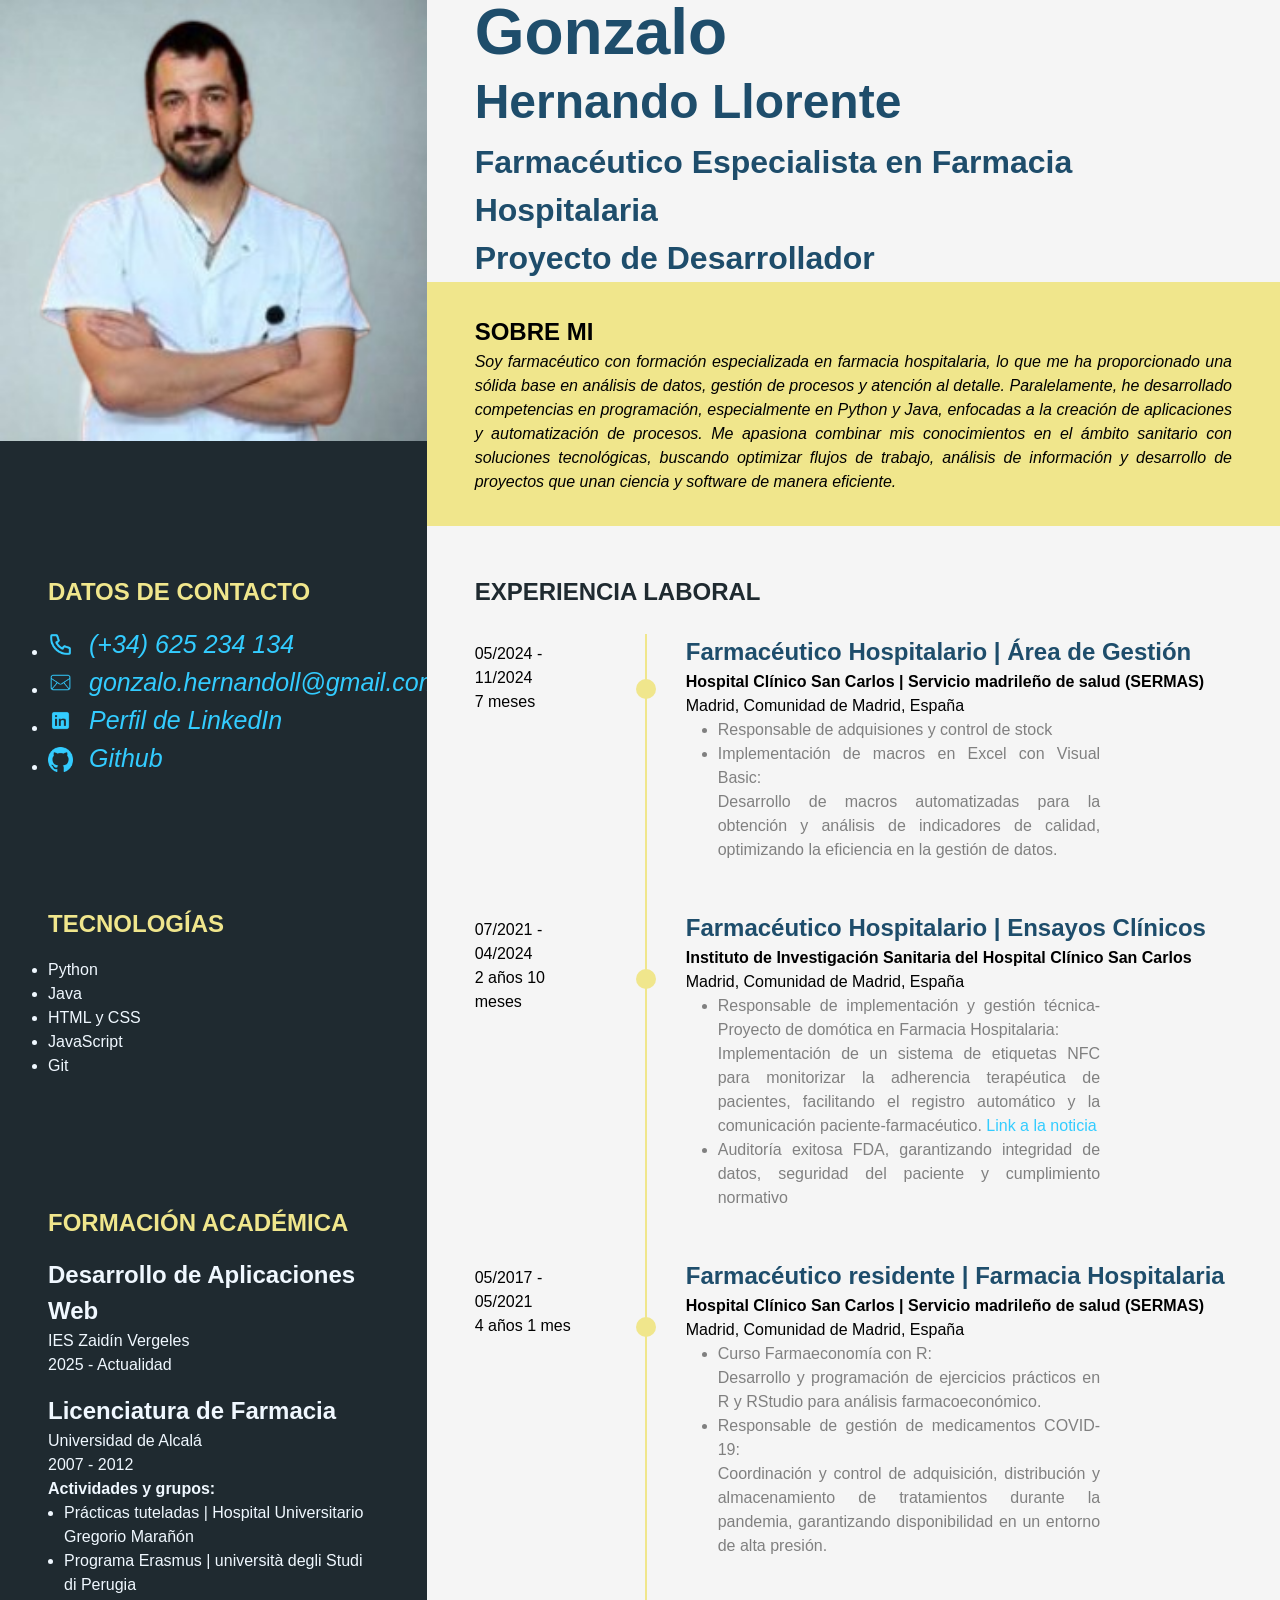
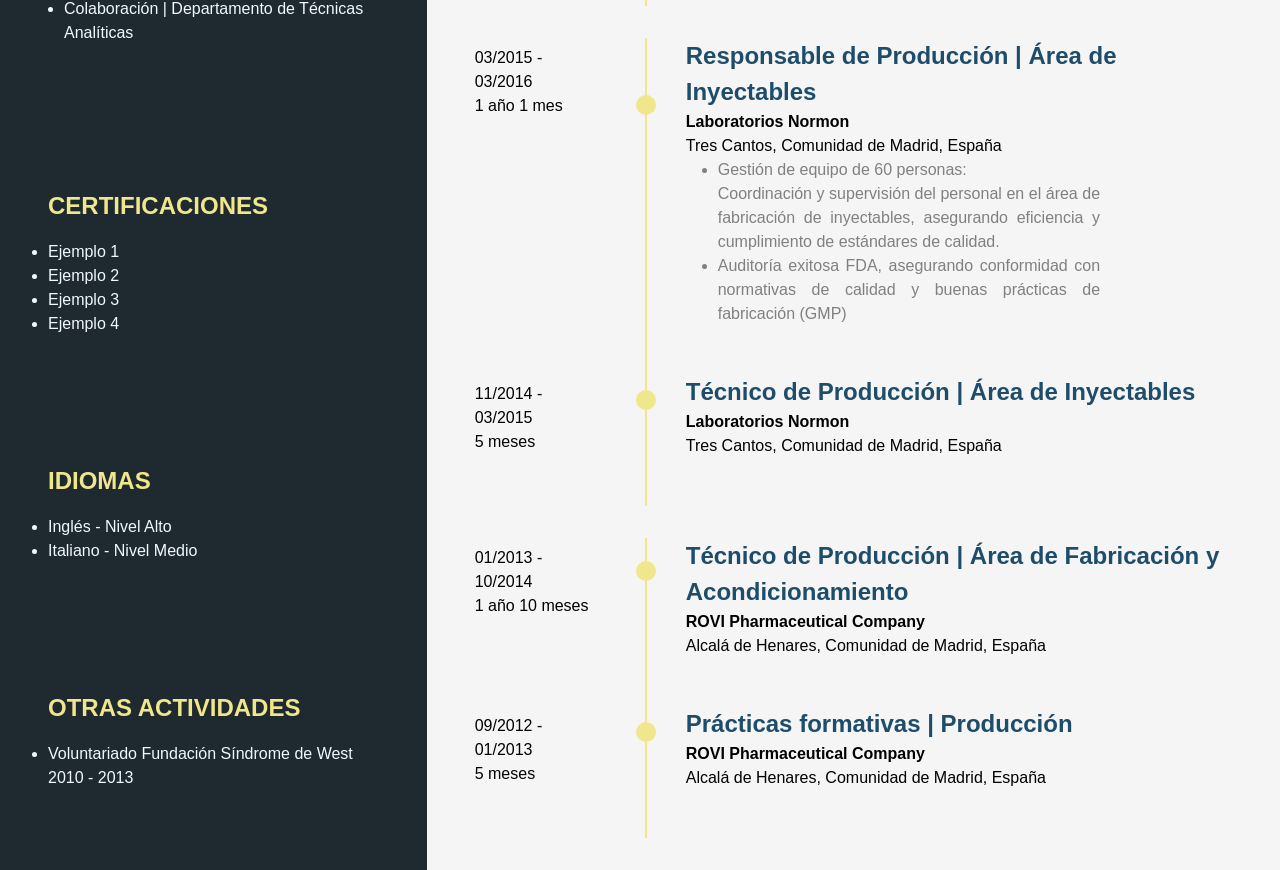
==== tarea1-curriculum-vitae/Index.html @ c64520cd "Add files via upload" ====
<!DOCTYPE html>
<html lang="es" xml:lang="es">
  <!-- Definir la internalización a España -->
  <head>
    <meta charset="UTF-8" />
    <meta
      name="keywords"
      content="curriculum,desarrollador,dev,gonzalo,hernando"
    />
    <meta name="author" content="GonzaloHernando" />
    <meta name="viewport" content="width=device-width, initial-scale=1.0" />
    <title>CV GONZALO HERNANDO</title>
    <!-- Definir título de la web -->
    <link rel="stylesheet" href="estilos.css" />
  </head>
  <body>
    <!-- Abrimos la etiqueta body para la mayor parte del contenido -->
    <header>
      <div id="contenedor-superior">
        <!-- titulo con mayor enfasis -->
        <div class="columna izquierda superior">
          <img
            class="foto-perfil"
            src="imagenes/Foto_Perfil_CV.png"
            alt="Foto Gonzalo Hernando"
          />
          <!-- etiqueta para imagenes, con atributos para su tamaño -->
        </div>

        <!--======CABECERA========-->

        <section id="cabecera">
          <h1 id="nombre-completo">
            <div id="nombre">Gonzalo</div>
            <div id="apellidos">Hernando Llorente</div>
          </h1>
          <h2 id="trabajo">
            <strong>Farmacéutico Especialista en Farmacia Hospitalaria</strong>
            <br />
            <!-- Definir enfasis (mayor a <em>-->
            <strong>Proyecto de Desarrollador</strong>
          </h2>
        </section>

        <!--======SOBRE MI=======-->

        <section id="sobreMi">
          <h2>SOBRE MI</h2>
          <p>
            Soy farmacéutico con formación especializada en farmacia
            hospitalaria, lo que me ha proporcionado una sólida base en análisis
            de datos, gestión de procesos y atención al detalle. Paralelamente,
            he desarrollado competencias en programación, especialmente en
            Python y Java, enfocadas a la creación de aplicaciones y
            automatización de procesos. Me apasiona combinar mis conocimientos
            en el ámbito sanitario con soluciones tecnológicas, buscando
            optimizar flujos de trabajo, análisis de información y desarrollo de
            proyectos que unan ciencia y software de manera eficiente.
          </p>
        </section>
      </div>
    </header>

    <!--======CONTENEDOR INFERIOR=======-->

    <div id="contenedor-inferior">
      <!--COLUMNA IZQUIERDA INFERIOR-->

      <div class="columna izquierda inferior">
        <!--======CONTACTO (BLOQUE)======-->

        <address class="bloque">
          <!-- Matizar que es inforamción de contacto -->
          <h2 class="titulo-izquierda">DATOS DE CONTACTO</h2>
          <ul>
            <!-- Definir lista desordenada -->
            <li>
              <!-- Definir item de lista -->
              <span class="contacto-item">
                <img
                  src="icon/phone-icon-blue.png"
                  alt="Icono telefono"
                  width="25"
                  height="25"
                />
                <a
                  href="tel:+34625234134"
                  title="Contacta por teléfono conmigo"
                  class="link"
                  >(+34) 625 234 134
                  <!-- href="tel:": para abrir la app de llamadas si dispositivo movil // tittle: Crea ayuda contextual al pasar el ratón -->
                </a>
              </span>
            </li>

            <li>
              <span class="contacto-item">
                <img
                  src="icon/mail-icon-blue.png"
                  alt="Icono email"
                  width="25"
                  height="25"
                />
                <a
                  href="mailto:gonzalo.hernandoll@gmail.com"
                  title="Contacta conmigo"
                  class="link"
                >
                  gonzalo.hernandoll@gmail.com
                </a>
                <!-- href="mailto:": para abrir el servicio de correo del usuario" -->
              </span>
            </li>

            <li>
              <span class="contacto-item">
                <img
                  src="icon/linkedin-icon-blue.png"
                  alt="icono linkedin"
                  width="25"
                  height="25"
                />
                <a
                  href="https://www.linkedin.com/in/ghernandollorente/"
                  title="Ir a mi perfil de Linkedin"
                  class="link"
                  target="_blank"
                >
                  Perfil de LinkedIn
                </a>
              </span>
            </li>

            <li>
              <span class="contacto-item">
                <img
                  src="icon/github-icon-blue.png"
                  alt="icono github"
                  width="25"
                  height="25"
                />
                <a
                  href="https://github.com/gon-hernando"
                  title="Ir a mi perfil de GitHub"
                  class="link"
                  target="_blank"
                >
                  Github
                </a>
              </span>
            </li>
          </ul>
        </address>

        <!--======TECNOLOGÍAS (BLOQUE)======-->

        <section class="bloque" id="tecnologías">
          <h2 class="titulo-izquierda">TECNOLOGÍAS</h2>
          <ul>
            <li>Python</li>
            <li>Java</li>
            <li>HTML y CSS</li>
            <li>JavaScript</li>
            <li>Git</li>
          </ul>
        </section>

        <!--======FORMACIÓN (BLOQUE)======-->

        <section class="bloque" id="formacion_academica">
          <h2 class="titulo-izquierda">FORMACIÓN ACADÉMICA</h2>

          <article class="estudios">
            <h3 class="estudios-titulo">Desarrollo de Aplicaciones Web</h3>
            <p>IES Zaidín Vergeles</p>
            <p>
              <time datetime="2025">2025</time> -
              <time datetime="present">Actualidad</time>
            </p>
          </article>

          <article class="estudios">
            <h3 class="estudios-titulo">Licenciatura de Farmacia</h3>
            <p>Universidad de Alcalá</p>
            <p>
              <time datetime="2007">2007</time> -
              <time datetime="2012">2012</time>
            </p>

            <h4>Actividades y grupos:</h4>
            <ul class="sublista">
              <li>
                Prácticas tuteladas | Hospital Universitario Gregorio Marañón
              </li>
              <li>Programa Erasmus | università degli Studi di Perugia</li>
              <li>Colaboración | Departamento de Técnicas Analíticas</li>
            </ul>
          </article>
        </section>

        <!--======CERTIFICACIÓN (BLOQUE)======-->

        <section class="bloque" id="certificacion">
          <h2 class="titulo-izquierda">CERTIFICACIONES</h2>
          <ul>
            <li>Ejemplo 1</li>
            <li>Ejemplo 2</li>
            <li>Ejemplo 3</li>
            <li>Ejemplo 4</li>
          </ul>
        </section>

        <!--======IDIOMAS (BLOQUE)======-->

        <section class="bloque" id="idiomas">
          <h2 class="titulo-izquierda">IDIOMAS</h2>
          <ul>
            <li>Inglés - Nivel Alto</li>
            <li>Italiano - Nivel Medio</li>
          </ul>
        </section>

        <section class="bloque" id="actividades">
          <h2 class="titulo-izquierda">OTRAS ACTIVIDADES</h2>
          <ul>
            <li>
              Voluntariado Fundación Síndrome de West <br />
              2010 - 2013
            </li>
          </ul>
        </section>
      </div>

      <!--======COLUMNA DERECHA INFERIOR======-->

      <div class="columna derecha inferior">
        <!--======EXPERIENCIA======-->

        <section id="experiencia_laboral">
          <!-- Definir secciones dentro de body, con atributo identificativo -->
          <h2 class="titulo-derecha">EXPERIENCIA LABORAL</h2>
          <br />

          <article class="bloque" id="sermas">
            <div class="puesto-intervalo">
              <div id="puesto7" class="puesto">
                <h3 class="puesto-titulo">
                  Farmacéutico Hospitalario | Área de Gestión
                </h3>
                <p class="empresa">
                  <b>
                    Hospital Clínico San Carlos | Servicio madrileño de salud
                    (SERMAS)
                  </b>
                </p>
                <p>Madrid, Comunidad de Madrid, España</p>
                <ul class="logros">
                  <li>Responsable de adquisiones y control de stock</li>
                  <li>
                    Implementación de macros en Excel con Visual Basic: <br />
                    Desarrollo de macros automatizadas para la obtención y
                    análisis de indicadores de calidad, optimizando la
                    eficiencia en la gestión de datos.
                  </li>
                </ul>
              </div>

              <p id="intervalo7" class="intervalo">
                <time datetime="2024-05">05/2024</time> -
                <!-- Resaltamos que el contenido es una fecha -->
                <time datetime="2024-11">11/2024</time>
                <br />7 meses
              </p>
            </div>

            <div class="puesto-intervalo">
              <div id="puesto6" class="puesto">
                <h3 class="puesto-titulo">
                  Farmacéutico Hospitalario | Ensayos Clínicos
                </h3>
                <p class="empresa">
                  <b>
                    Instituto de Investigación Sanitaria del Hospital Clínico
                    San Carlos
                  </b>
                </p>
                <p>Madrid, Comunidad de Madrid, España</p>
                <ul class="logros">
                  <li>
                    Responsable de implementación y gestión técnica-Proyecto de
                    domótica en Farmacia Hospitalaria: <br />Implementación de
                    un sistema de etiquetas NFC para monitorizar la adherencia
                    terapéutica de pacientes, facilitando el registro automático
                    y la comunicación paciente‑farmacéutico.
                    <a
                      class="link-pequeño"
                      href="https://diariofarma.com/2023/05/22/la-farmacia-hospitalaria-se-adentra-en-la-domotica"
                      title="Ir a la noticia"
                      target="_blank"
                      >Link a la noticia</a
                    >
                  </li>
                  <li>
                    Auditoría exitosa FDA, garantizando integridad de datos,
                    seguridad del paciente y cumplimiento normativo
                  </li>
                </ul>
              </div>

              <p id="intervalo6" class="intervalo">
                <time datetime="2021-07">07/2021</time> -
                <time datetime="2024-04">04/2024</time>
                <br />2 años 10 meses
              </p>
            </div>

            <div class="puesto-intervalo">
              <div id="puesto5" class="puesto">
                <h3 class="puesto-titulo">
                  Farmacéutico residente | Farmacia Hospitalaria
                </h3>
                <p class="empresa">
                  <b>
                    Hospital Clínico San Carlos | Servicio madrileño de salud
                    (SERMAS)
                  </b>
                </p>
                <p>Madrid, Comunidad de Madrid, España</p>
                <ul class="logros">
                  <li>
                    Curso Farmaeconomía con R: <br />Desarrollo y programación
                    de ejercicios prácticos en R y RStudio para análisis
                    farmacoeconómico.
                  </li>
                  <li>
                    Responsable de gestión de medicamentos COVID-19: <br />
                    Coordinación y control de adquisición, distribución y
                    almacenamiento de tratamientos durante la pandemia,
                    garantizando disponibilidad en un entorno de alta presión.
                  </li>
                </ul>
              </div>

              <p id="intervalo5" class="intervalo">
                <time datetime="2017-05">05/2017</time> -
                <time datetime="2021-05">05/2021</time>
                <br />4 años 1 mes
              </p>
            </div>
          </article>

          <article class="bloque" id="normon">
            <div class="puesto-intervalo">
              <div id="puesto4" class="puesto">
                <h3 class="puesto-titulo">
                  Responsable de Producción | Área de Inyectables
                </h3>
                <p class="empresa">
                  <b> Laboratorios Normon </b>
                </p>
                <p>Tres Cantos, Comunidad de Madrid, España</p>
                <ul class="logros">
                  <li>
                    Gestión de equipo de 60 personas: <br />
                    Coordinación y supervisión del personal en el área de
                    fabricación de inyectables, asegurando eficiencia y
                    cumplimiento de estándares de calidad.
                  </li>
                  <li>
                    Auditoría exitosa FDA, asegurando conformidad con normativas
                    de calidad y buenas prácticas de fabricación (GMP)
                  </li>
                </ul>
              </div>

              <p id="intervalo4" class="intervalo">
                <time datetime="2015-03">03/2015</time> -
                <time datetime="2016-03">03/2016</time>
                <br />1 año 1 mes
              </p>
            </div>

            <div class="puesto-intervalo">
              <div id="puesto3" class="puesto">
                <h3 class="puesto-titulo">
                  Técnico de Producción | Área de Inyectables
                </h3>
                <p>
                  <b class="empresa">Laboratorios Normon</b>
                </p>
                <p>Tres Cantos, Comunidad de Madrid, España</p>
              </div>

              <p id="intervalo3" class="intervalo">
                <time datetime="2014-11">11/2014</time> -
                <time datetime="2015-03">03/2015</time>
                <br />5 meses
              </p>
            </div>
          </article>

          <article class="bloque" id="rovi">
            <div class="puesto-intervalo">
              <div id="puesto2" class="puesto">
                <h3 class="puesto-titulo">
                  Técnico de Producción | Área de Fabricación y
                  Acondicionamiento
                </h3>
                <p>
                  <b class="empresa">ROVI Pharmaceutical Company</b>
                </p>
                <p>Alcalá de Henares, Comunidad de Madrid, España</p>
              </div>

              <p id="intervalo2" class="intervalo">
                <time datetime="2013-01">01/2013</time> -
                <time datetime="2014-10">10/2014</time>
                <br />1 año 10 meses
              </p>
            </div>

            <div class="puesto-intervalo">
              <div id="puesto1" class="puesto">
                <h3 class="puesto-titulo">Prácticas formativas | Producción</h3>
                <p>
                  <b class="empresa">ROVI Pharmaceutical Company</b>
                </p>
                <p>Alcalá de Henares, Comunidad de Madrid, España</p>
              </div>

              <p id="intervalo1" class="intervalo">
                <time datetime="2012-09">09/2012</time> -
                <time datetime="2013-01">01/2013</time>
                <br />5 meses
              </p>
            </div>
          </article>
        </section>
      </div>
    </div>
  </body>
</html>
---- tarea1-curriculum-vitae/estilos.css ----
/*=========BASE=========*/
* {
  margin: 0;
  padding: 0;
  box-sizing: border-box;
}

/*=========GENERAL=========*/

body {
  font-family: "Roboto", "Open Sans", sans-serif; /* color tipografía */
  background-color: whitesmoke; /* color fondo */
  color: black; /* color tipografía */
  line-height: 1.5;
}

.columna {
  overflow: hidden; /*para evitar desbordamiento*/
}

/*=========DISPOSICIÓN CONTENEDOR SUPERIOR=========*/

#contenedor-superior {
  display: grid; /* disposicion en cuadricula */
  grid-template-columns: 1fr 2fr; /* disposicion de anchura de la cuadricula */
  grid-template-rows: 2fr minmax(1fr, 2fr); /* disposicion de altura minmax para acotar la seccion sobreMi*/
}

.columna.izquierda.superior {
  grid-row-start: 1; /* posicion de la foto en la cuadricula grid */
  grid-row-end: 3;
}

img.foto-perfil {
  width: 100%;
  height: auto;
  display: block; /* ocupa todo el ancho disponible */
}

#cabecera {
  grid-row-start: 1; /* Disposicion en la cuadricula (inicio) */
  grid-row-end: 2; /* Disposicion en la cuadricula (final) */
  padding: 0rem 3rem; /* Espacio alrededor del texto */
  align-content: center; /* centra verticalmente el contenido */
}

/*=========DISPOSICIÓN CONTENEDOR INFERIOR=========*/

#contenedor-inferior {
  display: grid;
  grid-template-columns: 1fr 2fr;
  align-items: stretch; /* estira el contenido para llenar el contenedor */
}

.columna.izquierda.inferior {
  padding: 3rem;
  display: flex;
  flex-direction: column; /*Direccion de flex */
  justify-content: space-between; /*Distribuye los elementos hijos en el eje vertical */
}

.contacto-item {
  display: inline-flex;
  align-items: center;
  gap: 1rem;
}

.columna.derecha.inferior {
  padding-top: 3rem;
  padding-left: 3rem;
}

.bloque {
  padding-bottom: 2rem;
}

.estudios {
  padding-bottom: 1rem;
}

.sublista {
  margin-left: 1rem;
}

.puesto-intervalo {
  display: flex;
  flex-direction: row-reverse; /*Coloca primero intervalo y despues puesto */
  gap: 5%; /*Separacion entre los elementos que forman flex*/
  align-items: flex-start; /*alinea los elementos hijos perpendicular al eje de flex (parte superior en este caso*/
}

.puesto {
  text-align: left;
  flex: 1;
  padding: 0rem 3rem 3rem 0rem;
  position: relative; /*para posicionar posteriormente el timeline */
  padding-left: 50px;
}

.intervalo {
  width: 15%;
  padding-top: 0.5rem;
  margin-right: auto; /*para alineaarlo con la derecha*/
}

.logros {
  margin-left: 2rem;
  color: grey;
  width: 70%;
  text-align: justify;
}

.link-pequeño {
  color: #33ccff;
  text-decoration: none;
}

.link-pequeño:hover {
  color: #1e4d6b;
  text-decoration: underline;
}

/*====== Los puntos del Timeline====== */

.puesto::before {
  content: "";
  position: absolute;
  left: 0;
  top: 20%;
  transform: translateY(-50%);
  width: 20px;
  height: 20px;
  background-color: khaki;
  border-radius: 50%;
}

/* ======La línea vertical ======*/

.puesto::after {
  content: "";
  position: absolute;
  left: 9px; /* centramos respecto al círculo (20px / 2 - 1px) */
  top: 0;
  bottom: 0;
  width: 2px;
  background-color: khaki;
  z-index: 1;
}

/*=========TIPOGRAFÍA CABECERA=========*/

#nombre-completo {
  display: flex; /* Coloca los elementos en fila */
  flex-direction: column; /* ordena en dirección vertical */
  gap: 0.1rem; /* Espacio entre los elementos hijos que componen flex */
}

#nombre {
  font-size: 4rem;
  line-height: 1;
  color: #1e4d6b;
}

#apellidos {
  font-size: 3rem;
  color: #1e4d6b;
}

#trabajo {
  font-size: 2rem;
  font-weight: lighter;
  color: #1e4d6b;
}

#sobreMi {
  background-color: #f0e68c;
  font-size: clamp(1rem, 1vw, 2rem);
  padding: 2rem 3rem 2rem 3rem;
  text-align: justify;
  display: grid;
  grid-row-start: 2;
  grid-row-end: 3;
  align-content: center;
}

#sobreMi p {
  font-style: italic;
}

/*=========TIPOGRAFÍA IZQUIERDA=========*/

.titulo-izquierda {
  color: khaki;
  font-weight: bold;
  font-style: normal;
  margin-bottom: 1rem;
}

.link {
  color: #33ccff;
  text-decoration: none;
  font-size: 25px;
}

.link:hover {
  color: #1e4d6b;
  text-decoration: underline;
}

.izquierda {
  background-color: #1f2a30;
  color: aliceblue;
}

.estudios-titulo {
  font-size: 1.5rem;
}

/*=========TIPOGRAFÍA DERECHA=========*/

.puesto-titulo {
  color: #1e4d6b;
  font-size: 1.5rem;
}

.titulo-derecha {
  color: #1f2a30;
  font-weight: bold;
  font-style: normal;
}
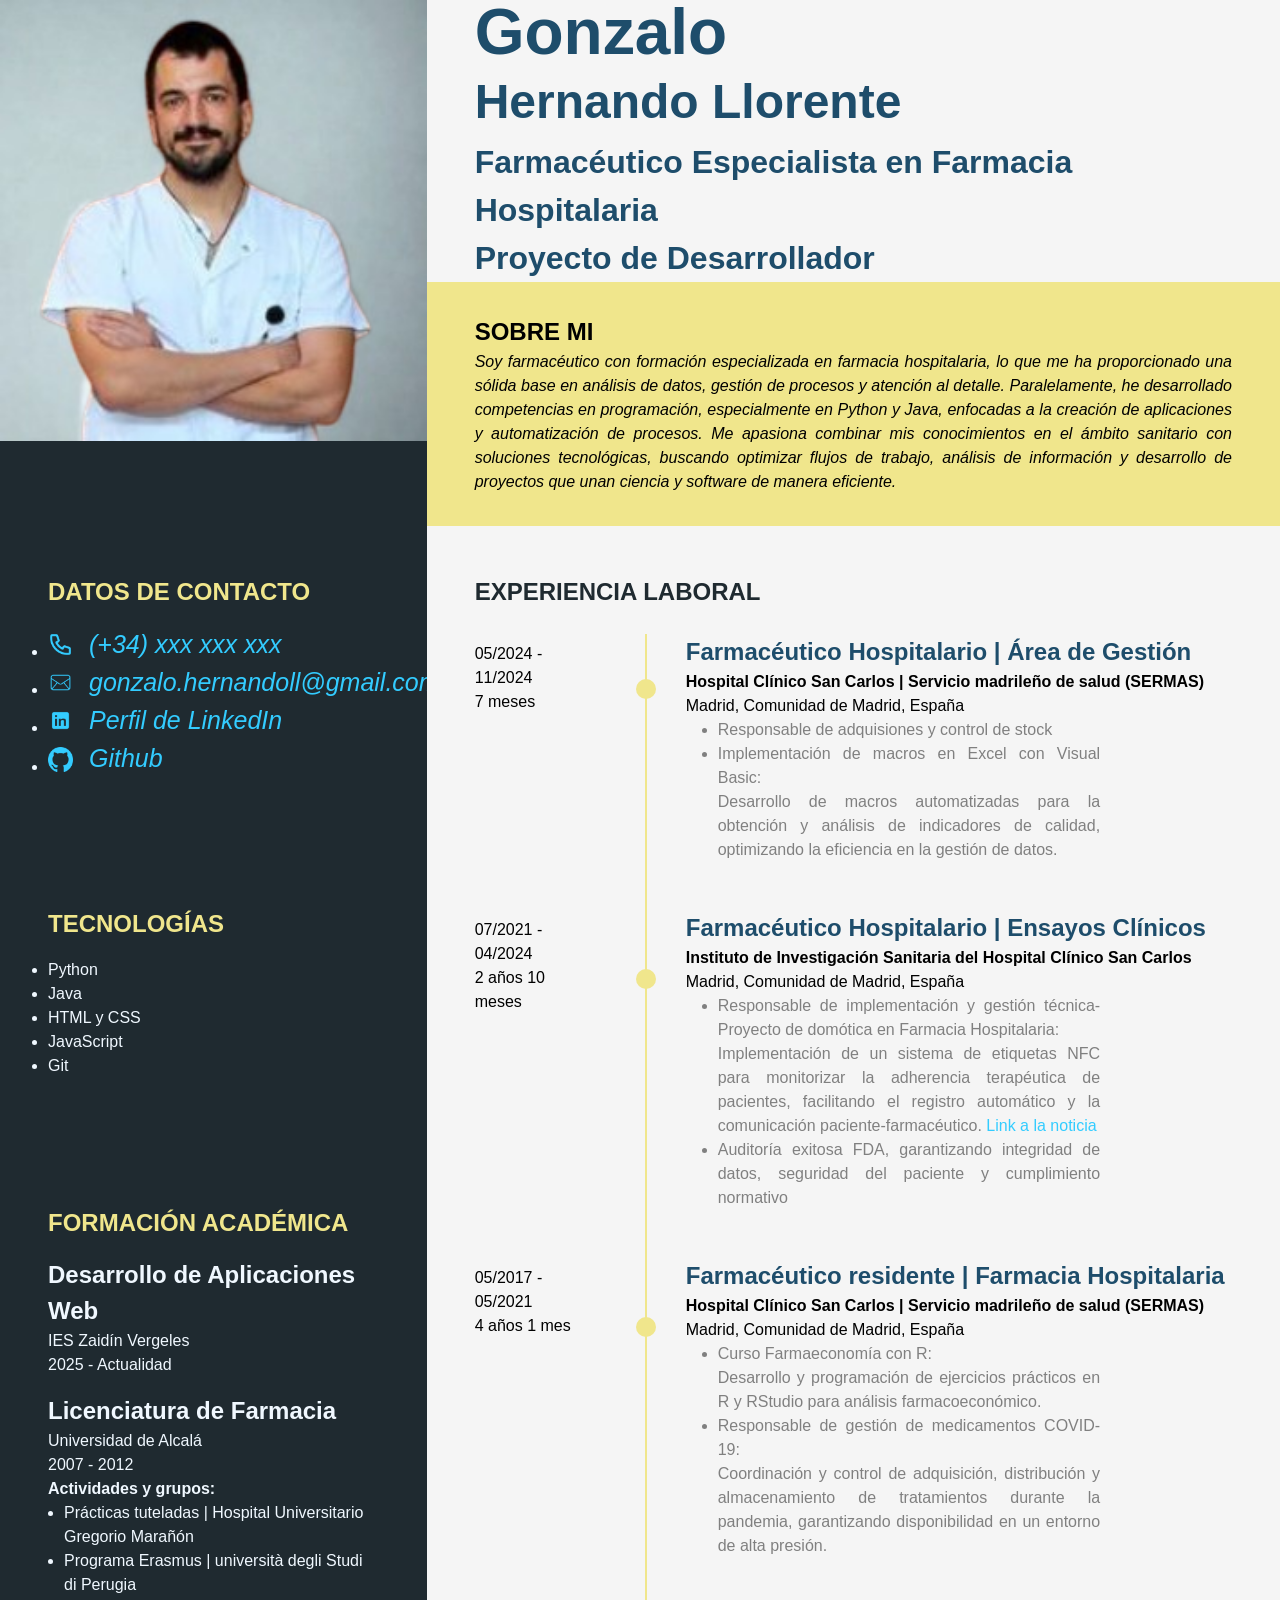
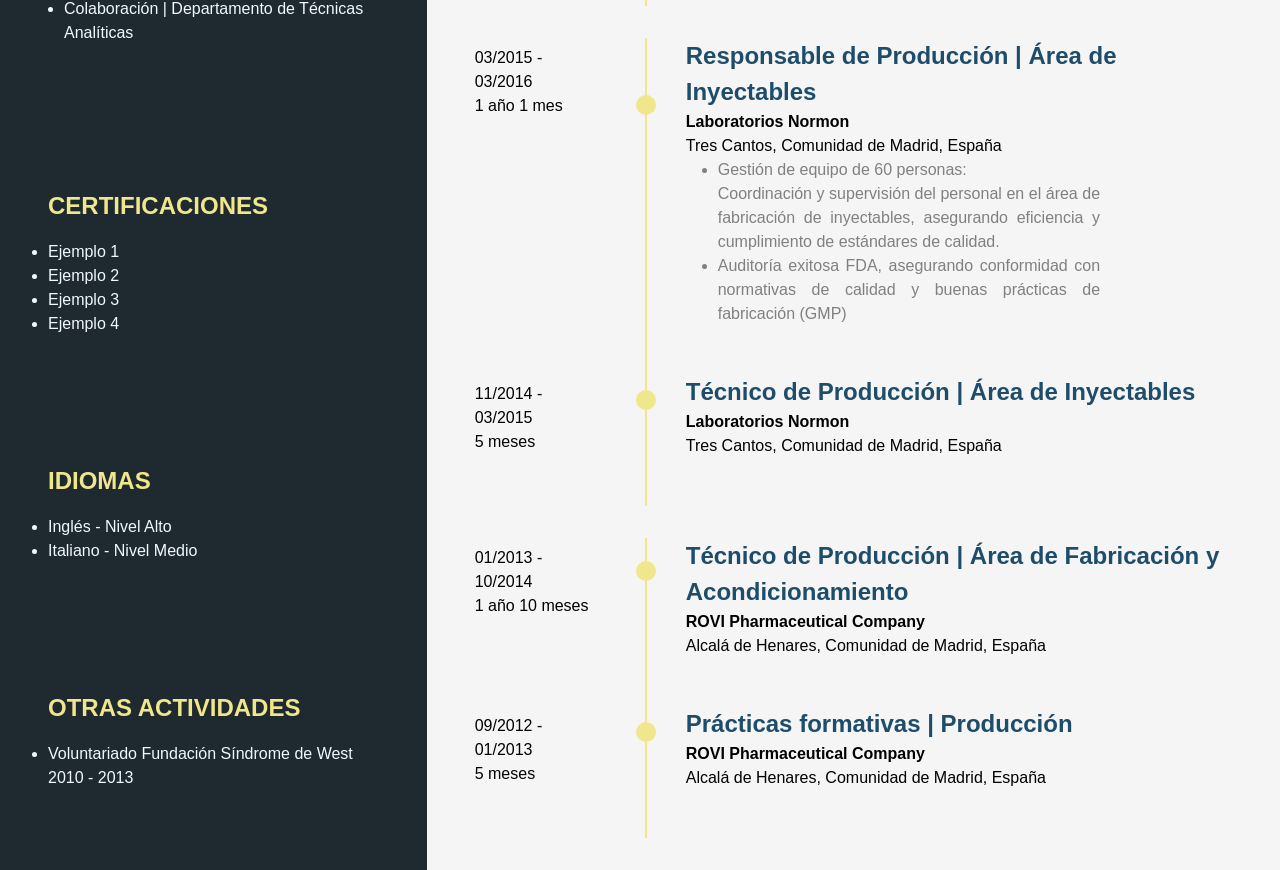
==== commit 2fd50994: "Fix HTML encoding issues in Index.html" ====
--- a/tarea1-curriculum-vitae/Index.html
+++ b/tarea1-curriculum-vitae/Index.html
@@ -84,10 +84,10 @@
                   height="25"
                 />
                 <a
-                  href="tel:+34625234134"
+                  href="tel:+34xxxxxxxxx"
                   title="Contacta por teléfono conmigo"
                   class="link"
-                  >(+34) 625 234 134
+                  >(+34) xxx xxx xxx
                   <!-- href="tel:": para abrir la app de llamadas si dispositivo movil // tittle: Crea ayuda contextual al pasar el ratón -->
                 </a>
               </span>
@@ -440,3 +440,4 @@
     </div>
   </body>
 </html>
+
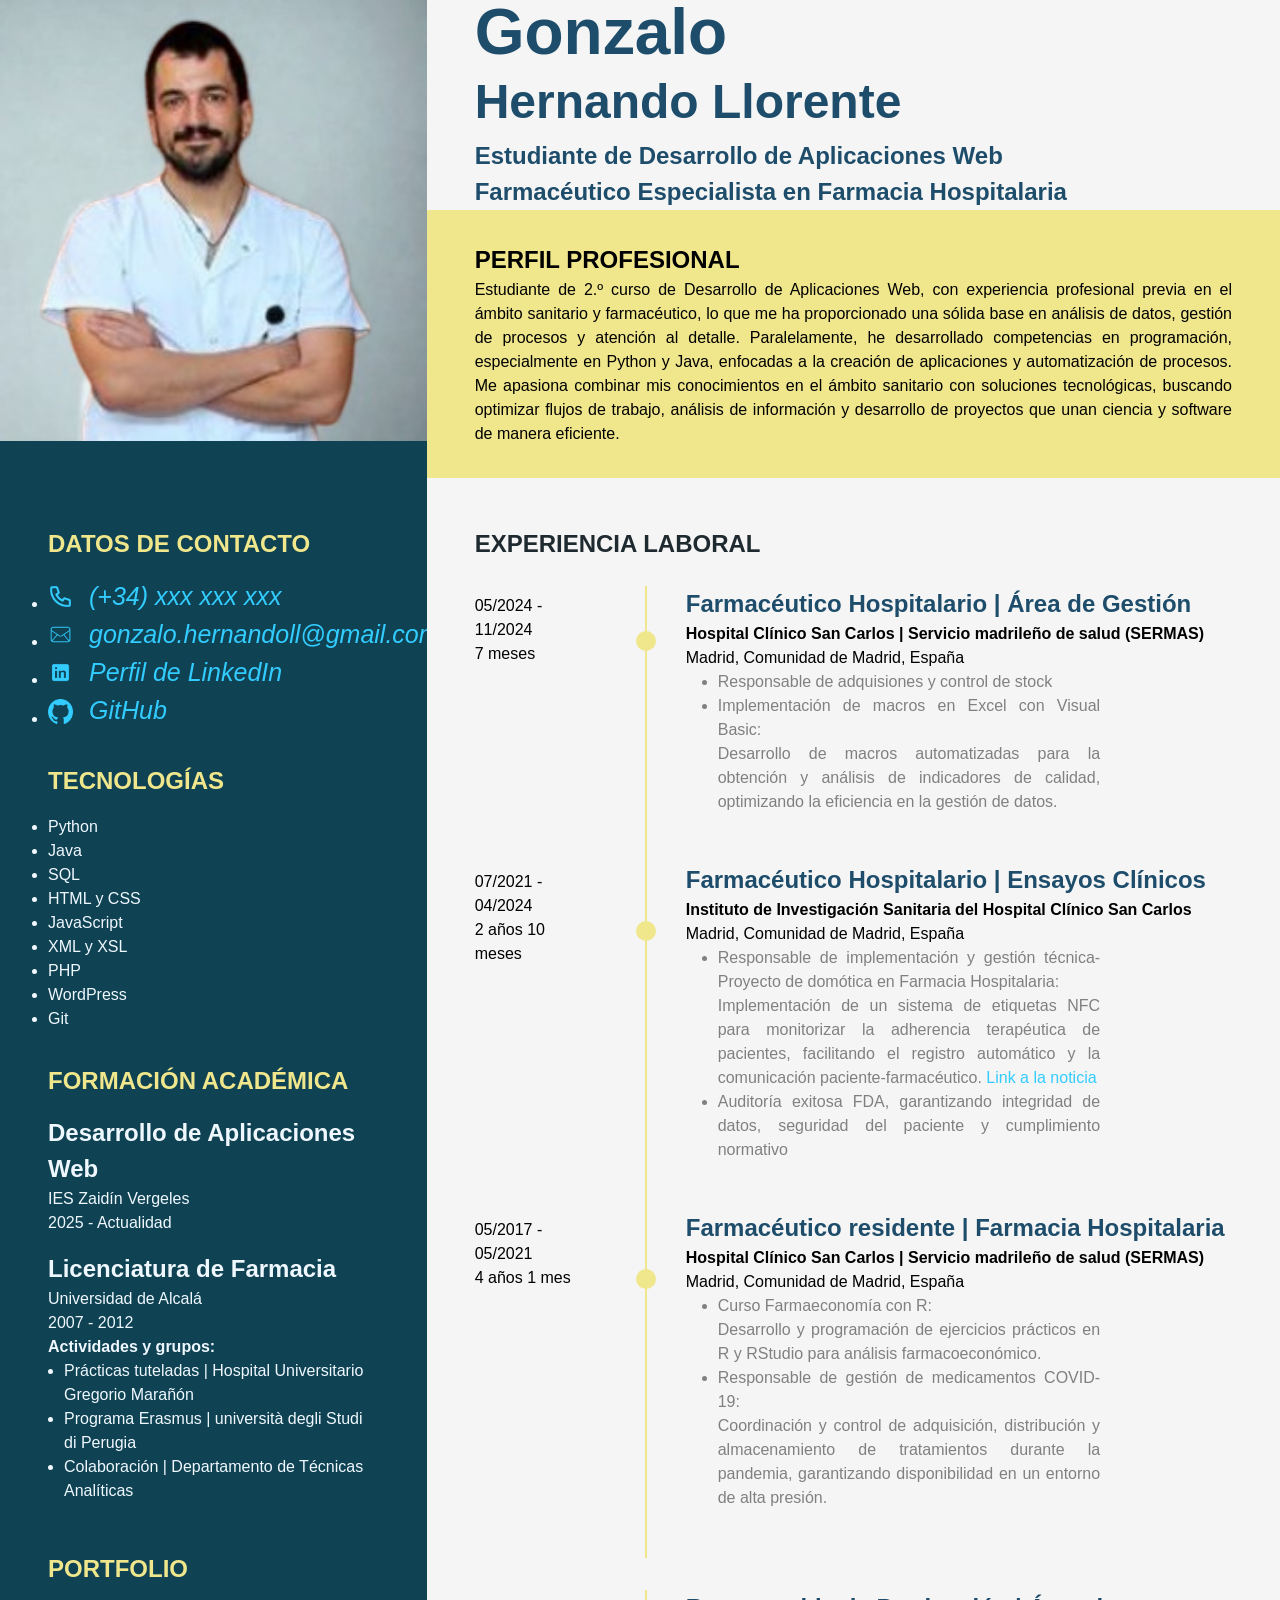
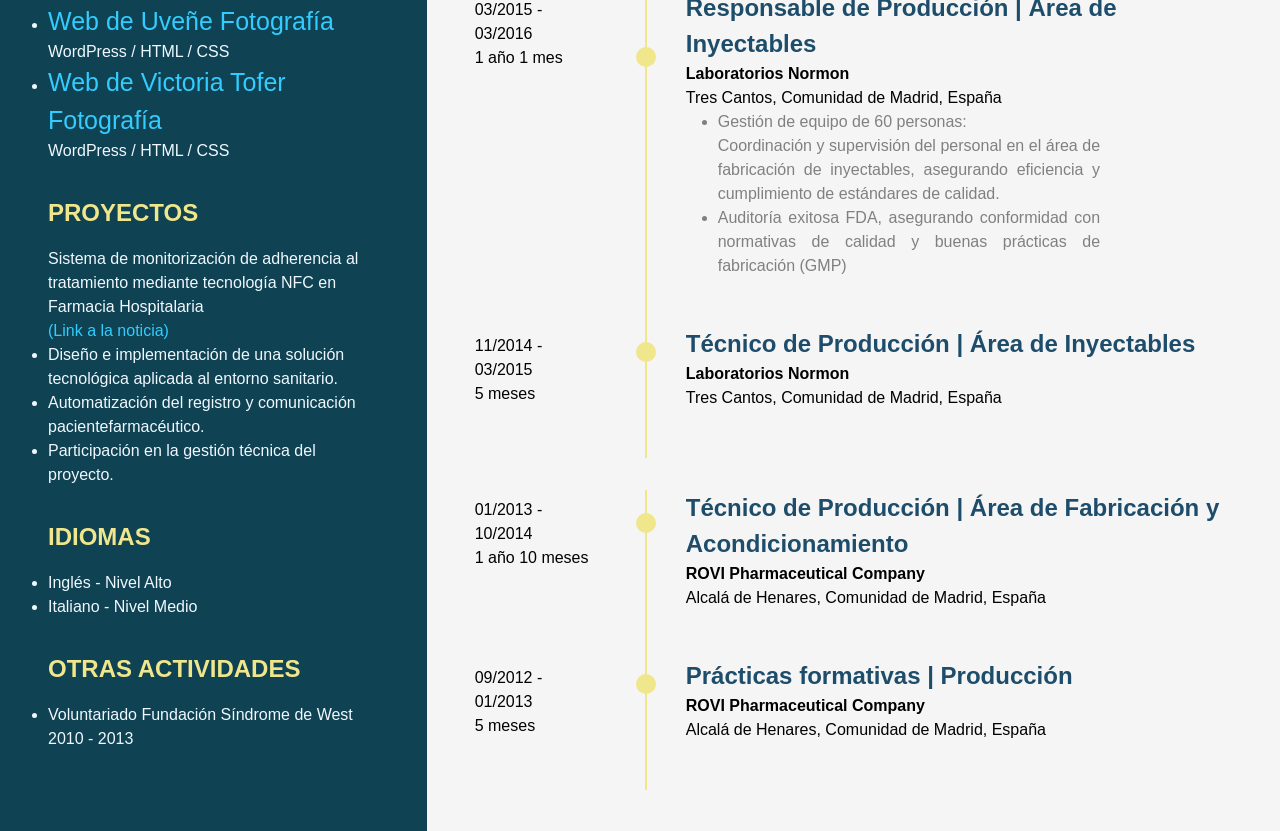
==== commit aad13ff6: "Actualizado cv, correción de colores" ====
--- a/tarea1-curriculum-vitae/Index.html
+++ b/tarea1-curriculum-vitae/Index.html
@@ -1,443 +1,477 @@
-<!DOCTYPE html>
-<html lang="es" xml:lang="es">
-  <!-- Definir la internalización a España -->
-  <head>
-    <meta charset="UTF-8" />
-    <meta
-      name="keywords"
-      content="curriculum,desarrollador,dev,gonzalo,hernando"
-    />
-    <meta name="author" content="GonzaloHernando" />
-    <meta name="viewport" content="width=device-width, initial-scale=1.0" />
-    <title>CV GONZALO HERNANDO</title>
-    <!-- Definir título de la web -->
-    <link rel="stylesheet" href="estilos.css" />
-  </head>
-  <body>
-    <!-- Abrimos la etiqueta body para la mayor parte del contenido -->
-    <header>
-      <div id="contenedor-superior">
-        <!-- titulo con mayor enfasis -->
-        <div class="columna izquierda superior">
-          <img
-            class="foto-perfil"
-            src="imagenes/Foto_Perfil_CV.png"
-            alt="Foto Gonzalo Hernando"
-          />
-          <!-- etiqueta para imagenes, con atributos para su tamaño -->
-        </div>
-
-        <!--======CABECERA========-->
-
-        <section id="cabecera">
-          <h1 id="nombre-completo">
-            <div id="nombre">Gonzalo</div>
-            <div id="apellidos">Hernando Llorente</div>
-          </h1>
-          <h2 id="trabajo">
-            <strong>Farmacéutico Especialista en Farmacia Hospitalaria</strong>
-            <br />
-            <!-- Definir enfasis (mayor a <em>-->
-            <strong>Proyecto de Desarrollador</strong>
-          </h2>
-        </section>
-
-        <!--======SOBRE MI=======-->
-
-        <section id="sobreMi">
-          <h2>SOBRE MI</h2>
-          <p>
-            Soy farmacéutico con formación especializada en farmacia
-            hospitalaria, lo que me ha proporcionado una sólida base en análisis
-            de datos, gestión de procesos y atención al detalle. Paralelamente,
-            he desarrollado competencias en programación, especialmente en
-            Python y Java, enfocadas a la creación de aplicaciones y
-            automatización de procesos. Me apasiona combinar mis conocimientos
-            en el ámbito sanitario con soluciones tecnológicas, buscando
-            optimizar flujos de trabajo, análisis de información y desarrollo de
-            proyectos que unan ciencia y software de manera eficiente.
-          </p>
-        </section>
-      </div>
-    </header>
-
-    <!--======CONTENEDOR INFERIOR=======-->
-
-    <div id="contenedor-inferior">
-      <!--COLUMNA IZQUIERDA INFERIOR-->
-
-      <div class="columna izquierda inferior">
-        <!--======CONTACTO (BLOQUE)======-->
-
-        <address class="bloque">
-          <!-- Matizar que es inforamción de contacto -->
-          <h2 class="titulo-izquierda">DATOS DE CONTACTO</h2>
-          <ul>
-            <!-- Definir lista desordenada -->
-            <li>
-              <!-- Definir item de lista -->
-              <span class="contacto-item">
-                <img
-                  src="icon/phone-icon-blue.png"
-                  alt="Icono telefono"
-                  width="25"
-                  height="25"
-                />
-                <a
-                  href="tel:+34xxxxxxxxx"
-                  title="Contacta por teléfono conmigo"
-                  class="link"
-                  >(+34) xxx xxx xxx
-                  <!-- href="tel:": para abrir la app de llamadas si dispositivo movil // tittle: Crea ayuda contextual al pasar el ratón -->
-                </a>
-              </span>
-            </li>
-
-            <li>
-              <span class="contacto-item">
-                <img
-                  src="icon/mail-icon-blue.png"
-                  alt="Icono email"
-                  width="25"
-                  height="25"
-                />
-                <a
-                  href="mailto:gonzalo.hernandoll@gmail.com"
-                  title="Contacta conmigo"
-                  class="link"
-                >
-                  gonzalo.hernandoll@gmail.com
-                </a>
-                <!-- href="mailto:": para abrir el servicio de correo del usuario" -->
-              </span>
-            </li>
-
-            <li>
-              <span class="contacto-item">
-                <img
-                  src="icon/linkedin-icon-blue.png"
-                  alt="icono linkedin"
-                  width="25"
-                  height="25"
-                />
-                <a
-                  href="https://www.linkedin.com/in/ghernandollorente/"
-                  title="Ir a mi perfil de Linkedin"
-                  class="link"
-                  target="_blank"
-                >
-                  Perfil de LinkedIn
-                </a>
-              </span>
-            </li>
-
-            <li>
-              <span class="contacto-item">
-                <img
-                  src="icon/github-icon-blue.png"
-                  alt="icono github"
-                  width="25"
-                  height="25"
-                />
-                <a
-                  href="https://github.com/gon-hernando"
-                  title="Ir a mi perfil de GitHub"
-                  class="link"
-                  target="_blank"
-                >
-                  Github
-                </a>
-              </span>
-            </li>
-          </ul>
-        </address>
-
-        <!--======TECNOLOGÍAS (BLOQUE)======-->
-
-        <section class="bloque" id="tecnologías">
-          <h2 class="titulo-izquierda">TECNOLOGÍAS</h2>
-          <ul>
-            <li>Python</li>
-            <li>Java</li>
-            <li>HTML y CSS</li>
-            <li>JavaScript</li>
-            <li>Git</li>
-          </ul>
-        </section>
-
-        <!--======FORMACIÓN (BLOQUE)======-->
-
-        <section class="bloque" id="formacion_academica">
-          <h2 class="titulo-izquierda">FORMACIÓN ACADÉMICA</h2>
-
-          <article class="estudios">
-            <h3 class="estudios-titulo">Desarrollo de Aplicaciones Web</h3>
-            <p>IES Zaidín Vergeles</p>
-            <p>
-              <time datetime="2025">2025</time> -
-              <time datetime="present">Actualidad</time>
-            </p>
-          </article>
-
-          <article class="estudios">
-            <h3 class="estudios-titulo">Licenciatura de Farmacia</h3>
-            <p>Universidad de Alcalá</p>
-            <p>
-              <time datetime="2007">2007</time> -
-              <time datetime="2012">2012</time>
-            </p>
-
-            <h4>Actividades y grupos:</h4>
-            <ul class="sublista">
-              <li>
-                Prácticas tuteladas | Hospital Universitario Gregorio Marañón
-              </li>
-              <li>Programa Erasmus | università degli Studi di Perugia</li>
-              <li>Colaboración | Departamento de Técnicas Analíticas</li>
-            </ul>
-          </article>
-        </section>
-
-        <!--======CERTIFICACIÓN (BLOQUE)======-->
-
-        <section class="bloque" id="certificacion">
-          <h2 class="titulo-izquierda">CERTIFICACIONES</h2>
-          <ul>
-            <li>Ejemplo 1</li>
-            <li>Ejemplo 2</li>
-            <li>Ejemplo 3</li>
-            <li>Ejemplo 4</li>
-          </ul>
-        </section>
-
-        <!--======IDIOMAS (BLOQUE)======-->
-
-        <section class="bloque" id="idiomas">
-          <h2 class="titulo-izquierda">IDIOMAS</h2>
-          <ul>
-            <li>Inglés - Nivel Alto</li>
-            <li>Italiano - Nivel Medio</li>
-          </ul>
-        </section>
-
-        <section class="bloque" id="actividades">
-          <h2 class="titulo-izquierda">OTRAS ACTIVIDADES</h2>
-          <ul>
-            <li>
-              Voluntariado Fundación Síndrome de West <br />
-              2010 - 2013
-            </li>
-          </ul>
-        </section>
-      </div>
-
-      <!--======COLUMNA DERECHA INFERIOR======-->
-
-      <div class="columna derecha inferior">
-        <!--======EXPERIENCIA======-->
-
-        <section id="experiencia_laboral">
-          <!-- Definir secciones dentro de body, con atributo identificativo -->
-          <h2 class="titulo-derecha">EXPERIENCIA LABORAL</h2>
-          <br />
-
-          <article class="bloque" id="sermas">
-            <div class="puesto-intervalo">
-              <div id="puesto7" class="puesto">
-                <h3 class="puesto-titulo">
-                  Farmacéutico Hospitalario | Área de Gestión
-                </h3>
-                <p class="empresa">
-                  <b>
-                    Hospital Clínico San Carlos | Servicio madrileño de salud
-                    (SERMAS)
-                  </b>
-                </p>
-                <p>Madrid, Comunidad de Madrid, España</p>
-                <ul class="logros">
-                  <li>Responsable de adquisiones y control de stock</li>
-                  <li>
-                    Implementación de macros en Excel con Visual Basic: <br />
-                    Desarrollo de macros automatizadas para la obtención y
-                    análisis de indicadores de calidad, optimizando la
-                    eficiencia en la gestión de datos.
-                  </li>
-                </ul>
-              </div>
-
-              <p id="intervalo7" class="intervalo">
-                <time datetime="2024-05">05/2024</time> -
-                <!-- Resaltamos que el contenido es una fecha -->
-                <time datetime="2024-11">11/2024</time>
-                <br />7 meses
-              </p>
-            </div>
-
-            <div class="puesto-intervalo">
-              <div id="puesto6" class="puesto">
-                <h3 class="puesto-titulo">
-                  Farmacéutico Hospitalario | Ensayos Clínicos
-                </h3>
-                <p class="empresa">
-                  <b>
-                    Instituto de Investigación Sanitaria del Hospital Clínico
-                    San Carlos
-                  </b>
-                </p>
-                <p>Madrid, Comunidad de Madrid, España</p>
-                <ul class="logros">
-                  <li>
-                    Responsable de implementación y gestión técnica-Proyecto de
-                    domótica en Farmacia Hospitalaria: <br />Implementación de
-                    un sistema de etiquetas NFC para monitorizar la adherencia
-                    terapéutica de pacientes, facilitando el registro automático
-                    y la comunicación paciente‑farmacéutico.
-                    <a
-                      class="link-pequeño"
-                      href="https://diariofarma.com/2023/05/22/la-farmacia-hospitalaria-se-adentra-en-la-domotica"
-                      title="Ir a la noticia"
-                      target="_blank"
-                      >Link a la noticia</a
-                    >
-                  </li>
-                  <li>
-                    Auditoría exitosa FDA, garantizando integridad de datos,
-                    seguridad del paciente y cumplimiento normativo
-                  </li>
-                </ul>
-              </div>
-
-              <p id="intervalo6" class="intervalo">
-                <time datetime="2021-07">07/2021</time> -
-                <time datetime="2024-04">04/2024</time>
-                <br />2 años 10 meses
-              </p>
-            </div>
-
-            <div class="puesto-intervalo">
-              <div id="puesto5" class="puesto">
-                <h3 class="puesto-titulo">
-                  Farmacéutico residente | Farmacia Hospitalaria
-                </h3>
-                <p class="empresa">
-                  <b>
-                    Hospital Clínico San Carlos | Servicio madrileño de salud
-                    (SERMAS)
-                  </b>
-                </p>
-                <p>Madrid, Comunidad de Madrid, España</p>
-                <ul class="logros">
-                  <li>
-                    Curso Farmaeconomía con R: <br />Desarrollo y programación
-                    de ejercicios prácticos en R y RStudio para análisis
-                    farmacoeconómico.
-                  </li>
-                  <li>
-                    Responsable de gestión de medicamentos COVID-19: <br />
-                    Coordinación y control de adquisición, distribución y
-                    almacenamiento de tratamientos durante la pandemia,
-                    garantizando disponibilidad en un entorno de alta presión.
-                  </li>
-                </ul>
-              </div>
-
-              <p id="intervalo5" class="intervalo">
-                <time datetime="2017-05">05/2017</time> -
-                <time datetime="2021-05">05/2021</time>
-                <br />4 años 1 mes
-              </p>
-            </div>
-          </article>
-
-          <article class="bloque" id="normon">
-            <div class="puesto-intervalo">
-              <div id="puesto4" class="puesto">
-                <h3 class="puesto-titulo">
-                  Responsable de Producción | Área de Inyectables
-                </h3>
-                <p class="empresa">
-                  <b> Laboratorios Normon </b>
-                </p>
-                <p>Tres Cantos, Comunidad de Madrid, España</p>
-                <ul class="logros">
-                  <li>
-                    Gestión de equipo de 60 personas: <br />
-                    Coordinación y supervisión del personal en el área de
-                    fabricación de inyectables, asegurando eficiencia y
-                    cumplimiento de estándares de calidad.
-                  </li>
-                  <li>
-                    Auditoría exitosa FDA, asegurando conformidad con normativas
-                    de calidad y buenas prácticas de fabricación (GMP)
-                  </li>
-                </ul>
-              </div>
-
-              <p id="intervalo4" class="intervalo">
-                <time datetime="2015-03">03/2015</time> -
-                <time datetime="2016-03">03/2016</time>
-                <br />1 año 1 mes
-              </p>
-            </div>
-
-            <div class="puesto-intervalo">
-              <div id="puesto3" class="puesto">
-                <h3 class="puesto-titulo">
-                  Técnico de Producción | Área de Inyectables
-                </h3>
-                <p>
-                  <b class="empresa">Laboratorios Normon</b>
-                </p>
-                <p>Tres Cantos, Comunidad de Madrid, España</p>
-              </div>
-
-              <p id="intervalo3" class="intervalo">
-                <time datetime="2014-11">11/2014</time> -
-                <time datetime="2015-03">03/2015</time>
-                <br />5 meses
-              </p>
-            </div>
-          </article>
-
-          <article class="bloque" id="rovi">
-            <div class="puesto-intervalo">
-              <div id="puesto2" class="puesto">
-                <h3 class="puesto-titulo">
-                  Técnico de Producción | Área de Fabricación y
-                  Acondicionamiento
-                </h3>
-                <p>
-                  <b class="empresa">ROVI Pharmaceutical Company</b>
-                </p>
-                <p>Alcalá de Henares, Comunidad de Madrid, España</p>
-              </div>
-
-              <p id="intervalo2" class="intervalo">
-                <time datetime="2013-01">01/2013</time> -
-                <time datetime="2014-10">10/2014</time>
-                <br />1 año 10 meses
-              </p>
-            </div>
-
-            <div class="puesto-intervalo">
-              <div id="puesto1" class="puesto">
-                <h3 class="puesto-titulo">Prácticas formativas | Producción</h3>
-                <p>
-                  <b class="empresa">ROVI Pharmaceutical Company</b>
-                </p>
-                <p>Alcalá de Henares, Comunidad de Madrid, España</p>
-              </div>
-
-              <p id="intervalo1" class="intervalo">
-                <time datetime="2012-09">09/2012</time> -
-                <time datetime="2013-01">01/2013</time>
-                <br />5 meses
-              </p>
-            </div>
-          </article>
-        </section>
-      </div>
-    </div>
-  </body>
-</html>
-
+<!doctype html>
+<html lang="es" xml:lang="es">
+  <!-- Definir la internalización a España -->
+  <head>
+    <meta charset="UTF-8" />
+    <meta
+      name="keywords"
+      content="curriculum,desarrollador,dev,gonzalo,hernando"
+    />
+    <meta name="author" content="GonzaloHernando" />
+    <meta name="viewport" content="width=device-width, initial-scale=1.0" />
+    <title>CV GONZALO HERNANDO</title>
+    <!-- Definir título de la web -->
+    <link rel="stylesheet" href="estilos.css" />
+  </head>
+  <body>
+    <!-- Abrimos la etiqueta body para la mayor parte del contenido -->
+    <header>
+      <div id="contenedor-superior">
+        <!-- titulo con mayor enfasis -->
+        <div class="columna izquierda superior">
+          <img
+            class="foto-perfil"
+            src="imagenes/Foto_Perfil_CV.png"
+            alt="Foto Gonzalo Hernando"
+          />
+          <!-- etiqueta para imagenes, con atributos para su tamaño -->
+        </div>
+
+        <!--======CABECERA========-->
+
+        <section id="cabecera">
+          <h1 id="nombre-completo">
+            <div id="nombre">Gonzalo</div>
+            <div id="apellidos">Hernando Llorente</div>
+          </h1>
+          <h2 id="trabajo">
+            <strong>Estudiante de Desarrollo de Aplicaciones Web</strong>
+            <br />
+            <strong>Farmacéutico Especialista en Farmacia Hospitalaria</strong>
+            <!-- Definir enfasis (mayor a <em>-->
+          </h2>
+        </section>
+
+        <!--======SOBRE MI=======-->
+
+        <section id="perfilProfesional">
+          <h2>PERFIL PROFESIONAL</h2>
+          <p>
+            Estudiante de 2.º curso de Desarrollo de Aplicaciones Web, con
+            experiencia profesional previa en el ámbito sanitario y
+            farmacéutico, lo que me ha proporcionado una sólida base en análisis
+            de datos, gestión de procesos y atención al detalle. Paralelamente,
+            he desarrollado competencias en programación, especialmente en
+            Python y Java, enfocadas a la creación de aplicaciones y
+            automatización de procesos. Me apasiona combinar mis conocimientos
+            en el ámbito sanitario con soluciones tecnológicas, buscando
+            optimizar flujos de trabajo, análisis de información y desarrollo de
+            proyectos que unan ciencia y software de manera eficiente.
+          </p>
+        </section>
+      </div>
+    </header>
+
+    <!--======CONTENEDOR INFERIOR=======-->
+
+    <div id="contenedor-inferior">
+      <!--COLUMNA IZQUIERDA INFERIOR-->
+
+      <div class="columna izquierda inferior">
+        <!--======CONTACTO (BLOQUE)======-->
+
+        <address class="bloque">
+          <!-- Matizar que es inforamción de contacto -->
+          <h2 class="titulo-izquierda">DATOS DE CONTACTO</h2>
+          <ul>
+            <!-- Definir lista desordenada -->
+            <li>
+              <!-- Definir item de lista -->
+              <span class="contacto-item">
+                <img
+                  src="icon/phone-icon-blue.png"
+                  alt="Icono telefono"
+                  width="25"
+                  height="25"
+                />
+                <a
+                  href="tel:+34"
+                  title="Contacta por teléfono conmigo"
+                  class="link"
+                  >(+34) xxx xxx xxx
+                  <!-- href="tel:": para abrir la app de llamadas si dispositivo movil // tittle: Crea ayuda contextual al pasar el ratón -->
+                </a>
+              </span>
+            </li>
+
+            <li>
+              <span class="contacto-item">
+                <img
+                  src="icon/mail-icon-blue.png"
+                  alt="Icono email"
+                  width="25"
+                  height="25"
+                />
+                <a
+                  href="mailto:gonzalo.hernandoll@gmail.com"
+                  title="Contacta conmigo"
+                  class="link"
+                >
+                  gonzalo.hernandoll@gmail.com
+                </a>
+                <!-- href="mailto:": para abrir el servicio de correo del usuario" -->
+              </span>
+            </li>
+
+            <li>
+              <span class="contacto-item">
+                <img
+                  src="icon/linkedin-icon-blue.png"
+                  alt="icono linkedin"
+                  width="25"
+                  height="25"
+                />
+                <a
+                  href="https://www.linkedin.com/in/ghernandollorente/"
+                  title="Ir a mi perfil de Linkedin"
+                  class="link"
+                  target="_blank"
+                >
+                  Perfil de LinkedIn
+                </a>
+              </span>
+            </li>
+
+            <li>
+              <span class="contacto-item">
+                <img
+                  src="icon/github-icon-blue.png"
+                  alt="icono github"
+                  width="25"
+                  height="25"
+                />
+                <a
+                  href="https://github.com/gon-hernando"
+                  title="Ir a mi perfil de GitHub"
+                  class="link"
+                  target="_blank"
+                >
+                  GitHub
+                </a>
+              </span>
+            </li>
+          </ul>
+        </address>
+
+        <!--======TECNOLOGÍAS (BLOQUE)======-->
+
+        <section class="bloque" id="tecnologías">
+          <h2 class="titulo-izquierda">TECNOLOGÍAS</h2>
+          <ul>
+            <li>Python</li>
+            <li>Java</li>
+            <li>SQL</li>
+            <li>HTML y CSS</li>
+            <li>JavaScript</li>
+            <li>XML y XSL</li>
+            <li>PHP</li>
+            <li>WordPress</li>
+            <li>Git</li>
+          </ul>
+        </section>
+
+        <!--======FORMACIÓN (BLOQUE)======-->
+
+        <section class="bloque" id="formacion_academica">
+          <h2 class="titulo-izquierda">FORMACIÓN ACADÉMICA</h2>
+
+          <article class="estudios">
+            <h3 class="estudios-titulo">Desarrollo de Aplicaciones Web</h3>
+            <p>IES Zaidín Vergeles</p>
+            <p>
+              <time datetime="2025">2025</time> -
+              <time datetime="present">Actualidad</time>
+            </p>
+          </article>
+
+          <article class="estudios">
+            <h3 class="estudios-titulo">Licenciatura de Farmacia</h3>
+            <p>Universidad de Alcalá</p>
+            <p>
+              <time datetime="2007">2007</time> -
+              <time datetime="2012">2012</time>
+            </p>
+
+            <h4>Actividades y grupos:</h4>
+            <ul class="sublista">
+              <li>
+                Prácticas tuteladas | Hospital Universitario Gregorio Marañón
+              </li>
+              <li>Programa Erasmus | università degli Studi di Perugia</li>
+              <li>Colaboración | Departamento de Técnicas Analíticas</li>
+            </ul>
+          </article>
+        </section>
+
+        <!--======PORTFOLIO (BLOQUE)======-->
+
+        <section class="bloque" id="portfolio">
+          <h2 class="titulo-izquierda">PORTFOLIO</h2>
+          <ul>
+            <li>
+              <a href="https://virgiliohernando.es/" class="link">
+                Web de Uveñe Fotografía
+              </a>
+              <p>WordPress / HTML / CSS</p>
+            </li>
+            <li>
+              <a href="https://victoriatofer.com/" class="link"
+                >Web de Victoria Tofer Fotografía
+              </a>
+              <p>WordPress / HTML / CSS</p>
+            </li>
+          </ul>
+        </section>
+
+        <!--======PROYECTOS TECNOLOGICOS======-->
+
+        <section class="bloque" id="proyectos">
+          <h2 class="titulo-izquierda">PROYECTOS</h2>
+          <p>
+            Sistema de monitorización de adherencia al tratamiento mediante
+            tecnología NFC en Farmacia Hospitalaria
+          </p>
+          <a href="" class="link-pequeño">(Link a la noticia)</a>
+
+          <ul>
+            <li>
+              Diseño e implementación de una solución tecnológica aplicada al
+              entorno sanitario.
+            </li>
+            <li>
+              Automatización del registro y comunicación pacientefarmacéutico.
+            </li>
+            <li>Participación en la gestión técnica del proyecto.</li>
+          </ul>
+        </section>
+
+        <!--======IDIOMAS (BLOQUE)======-->
+
+        <section class="bloque" id="idiomas">
+          <h2 class="titulo-izquierda">IDIOMAS</h2>
+          <ul>
+            <li>Inglés - Nivel Alto</li>
+            <li>Italiano - Nivel Medio</li>
+          </ul>
+        </section>
+
+        <section class="bloque" id="actividades">
+          <h2 class="titulo-izquierda">OTRAS ACTIVIDADES</h2>
+          <ul>
+            <li>
+              Voluntariado Fundación Síndrome de West <br />
+              2010 - 2013
+            </li>
+          </ul>
+        </section>
+      </div>
+
+      <!--======COLUMNA DERECHA INFERIOR======-->
+
+      <div class="columna derecha inferior">
+        <!--======EXPERIENCIA======-->
+
+        <section id="experiencia_laboral">
+          <!-- Definir secciones dentro de body, con atributo identificativo -->
+          <h2 class="titulo-derecha">EXPERIENCIA LABORAL</h2>
+          <br />
+
+          <article class="bloque" id="sermas">
+            <div class="puesto-intervalo">
+              <div id="puesto7" class="puesto">
+                <h3 class="puesto-titulo">
+                  Farmacéutico Hospitalario | Área de Gestión
+                </h3>
+                <p class="empresa">
+                  <b>
+                    Hospital Clínico San Carlos | Servicio madrileño de salud
+                    (SERMAS)
+                  </b>
+                </p>
+                <p>Madrid, Comunidad de Madrid, España</p>
+                <ul class="logros">
+                  <li>Responsable de adquisiones y control de stock</li>
+                  <li>
+                    Implementación de macros en Excel con Visual Basic: <br />
+                    Desarrollo de macros automatizadas para la obtención y
+                    análisis de indicadores de calidad, optimizando la
+                    eficiencia en la gestión de datos.
+                  </li>
+                </ul>
+              </div>
+
+              <p id="intervalo7" class="intervalo">
+                <time datetime="2024-05">05/2024</time> -
+                <!-- Resaltamos que el contenido es una fecha -->
+                <time datetime="2024-11">11/2024</time>
+                <br />7 meses
+              </p>
+            </div>
+
+            <div class="puesto-intervalo">
+              <div id="puesto6" class="puesto">
+                <h3 class="puesto-titulo">
+                  Farmacéutico Hospitalario | Ensayos Clínicos
+                </h3>
+                <p class="empresa">
+                  <b>
+                    Instituto de Investigación Sanitaria del Hospital Clínico
+                    San Carlos
+                  </b>
+                </p>
+                <p>Madrid, Comunidad de Madrid, España</p>
+                <ul class="logros">
+                  <li>
+                    Responsable de implementación y gestión técnica-Proyecto de
+                    domótica en Farmacia Hospitalaria: <br />Implementación de
+                    un sistema de etiquetas NFC para monitorizar la adherencia
+                    terapéutica de pacientes, facilitando el registro automático
+                    y la comunicación paciente‑farmacéutico.
+                    <a
+                      class="link-pequeño"
+                      href="https://diariofarma.com/2023/05/22/la-farmacia-hospitalaria-se-adentra-en-la-domotica"
+                      title="Ir a la noticia"
+                      target="_blank"
+                      >Link a la noticia</a
+                    >
+                  </li>
+                  <li>
+                    Auditoría exitosa FDA, garantizando integridad de datos,
+                    seguridad del paciente y cumplimiento normativo
+                  </li>
+                </ul>
+              </div>
+
+              <p id="intervalo6" class="intervalo">
+                <time datetime="2021-07">07/2021</time> -
+                <time datetime="2024-04">04/2024</time>
+                <br />2 años 10 meses
+              </p>
+            </div>
+
+            <div class="puesto-intervalo">
+              <div id="puesto5" class="puesto">
+                <h3 class="puesto-titulo">
+                  Farmacéutico residente | Farmacia Hospitalaria
+                </h3>
+                <p class="empresa">
+                  <b>
+                    Hospital Clínico San Carlos | Servicio madrileño de salud
+                    (SERMAS)
+                  </b>
+                </p>
+                <p>Madrid, Comunidad de Madrid, España</p>
+                <ul class="logros">
+                  <li>
+                    Curso Farmaeconomía con R: <br />Desarrollo y programación
+                    de ejercicios prácticos en R y RStudio para análisis
+                    farmacoeconómico.
+                  </li>
+                  <li>
+                    Responsable de gestión de medicamentos COVID-19: <br />
+                    Coordinación y control de adquisición, distribución y
+                    almacenamiento de tratamientos durante la pandemia,
+                    garantizando disponibilidad en un entorno de alta presión.
+                  </li>
+                </ul>
+              </div>
+
+              <p id="intervalo5" class="intervalo">
+                <time datetime="2017-05">05/2017</time> -
+                <time datetime="2021-05">05/2021</time>
+                <br />4 años 1 mes
+              </p>
+            </div>
+          </article>
+
+          <article class="bloque" id="normon">
+            <div class="puesto-intervalo">
+              <div id="puesto4" class="puesto">
+                <h3 class="puesto-titulo">
+                  Responsable de Producción | Área de Inyectables
+                </h3>
+                <p class="empresa">
+                  <b> Laboratorios Normon </b>
+                </p>
+                <p>Tres Cantos, Comunidad de Madrid, España</p>
+                <ul class="logros">
+                  <li>
+                    Gestión de equipo de 60 personas: <br />
+                    Coordinación y supervisión del personal en el área de
+                    fabricación de inyectables, asegurando eficiencia y
+                    cumplimiento de estándares de calidad.
+                  </li>
+                  <li>
+                    Auditoría exitosa FDA, asegurando conformidad con normativas
+                    de calidad y buenas prácticas de fabricación (GMP)
+                  </li>
+                </ul>
+              </div>
+
+              <p id="intervalo4" class="intervalo">
+                <time datetime="2015-03">03/2015</time> -
+                <time datetime="2016-03">03/2016</time>
+                <br />1 año 1 mes
+              </p>
+            </div>
+
+            <div class="puesto-intervalo">
+              <div id="puesto3" class="puesto">
+                <h3 class="puesto-titulo">
+                  Técnico de Producción | Área de Inyectables
+                </h3>
+                <p>
+                  <b class="empresa">Laboratorios Normon</b>
+                </p>
+                <p>Tres Cantos, Comunidad de Madrid, España</p>
+              </div>
+
+              <p id="intervalo3" class="intervalo">
+                <time datetime="2014-11">11/2014</time> -
+                <time datetime="2015-03">03/2015</time>
+                <br />5 meses
+              </p>
+            </div>
+          </article>
+
+          <article class="bloque" id="rovi">
+            <div class="puesto-intervalo">
+              <div id="puesto2" class="puesto">
+                <h3 class="puesto-titulo">
+                  Técnico de Producción | Área de Fabricación y
+                  Acondicionamiento
+                </h3>
+                <p>
+                  <b class="empresa">ROVI Pharmaceutical Company</b>
+                </p>
+                <p>Alcalá de Henares, Comunidad de Madrid, España</p>
+              </div>
+
+              <p id="intervalo2" class="intervalo">
+                <time datetime="2013-01">01/2013</time> -
+                <time datetime="2014-10">10/2014</time>
+                <br />1 año 10 meses
+              </p>
+            </div>
+
+            <div class="puesto-intervalo">
+              <div id="puesto1" class="puesto">
+                <h3 class="puesto-titulo">Prácticas formativas | Producción</h3>
+                <p>
+                  <b class="empresa">ROVI Pharmaceutical Company</b>
+                </p>
+                <p>Alcalá de Henares, Comunidad de Madrid, España</p>
+              </div>
+
+              <p id="intervalo1" class="intervalo">
+                <time datetime="2012-09">09/2012</time> -
+                <time datetime="2013-01">01/2013</time>
+                <br />5 meses
+              </p>
+            </div>
+          </article>
+        </section>
+      </div>
+    </div>
+  </body>
+</html>
--- a/tarea1-curriculum-vitae/estilos.css
+++ b/tarea1-curriculum-vitae/estilos.css
@@ -1,230 +1,230 @@
-/*=========BASE=========*/
-* {
-  margin: 0;
-  padding: 0;
-  box-sizing: border-box;
-}
-
-/*=========GENERAL=========*/
-
-body {
-  font-family: "Roboto", "Open Sans", sans-serif; /* color tipografía */
-  background-color: whitesmoke; /* color fondo */
-  color: black; /* color tipografía */
-  line-height: 1.5;
-}
-
-.columna {
-  overflow: hidden; /*para evitar desbordamiento*/
-}
-
-/*=========DISPOSICIÓN CONTENEDOR SUPERIOR=========*/
-
-#contenedor-superior {
-  display: grid; /* disposicion en cuadricula */
-  grid-template-columns: 1fr 2fr; /* disposicion de anchura de la cuadricula */
-  grid-template-rows: 2fr minmax(1fr, 2fr); /* disposicion de altura minmax para acotar la seccion sobreMi*/
-}
-
-.columna.izquierda.superior {
-  grid-row-start: 1; /* posicion de la foto en la cuadricula grid */
-  grid-row-end: 3;
-}
-
-img.foto-perfil {
-  width: 100%;
-  height: auto;
-  display: block; /* ocupa todo el ancho disponible */
-}
-
-#cabecera {
-  grid-row-start: 1; /* Disposicion en la cuadricula (inicio) */
-  grid-row-end: 2; /* Disposicion en la cuadricula (final) */
-  padding: 0rem 3rem; /* Espacio alrededor del texto */
-  align-content: center; /* centra verticalmente el contenido */
-}
-
-/*=========DISPOSICIÓN CONTENEDOR INFERIOR=========*/
-
-#contenedor-inferior {
-  display: grid;
-  grid-template-columns: 1fr 2fr;
-  align-items: stretch; /* estira el contenido para llenar el contenedor */
-}
-
-.columna.izquierda.inferior {
-  padding: 3rem;
-  display: flex;
-  flex-direction: column; /*Direccion de flex */
-  justify-content: space-between; /*Distribuye los elementos hijos en el eje vertical */
-}
-
-.contacto-item {
-  display: inline-flex;
-  align-items: center;
-  gap: 1rem;
-}
-
-.columna.derecha.inferior {
-  padding-top: 3rem;
-  padding-left: 3rem;
-}
-
-.bloque {
-  padding-bottom: 2rem;
-}
-
-.estudios {
-  padding-bottom: 1rem;
-}
-
-.sublista {
-  margin-left: 1rem;
-}
-
-.puesto-intervalo {
-  display: flex;
-  flex-direction: row-reverse; /*Coloca primero intervalo y despues puesto */
-  gap: 5%; /*Separacion entre los elementos que forman flex*/
-  align-items: flex-start; /*alinea los elementos hijos perpendicular al eje de flex (parte superior en este caso*/
-}
-
-.puesto {
-  text-align: left;
-  flex: 1;
-  padding: 0rem 3rem 3rem 0rem;
-  position: relative; /*para posicionar posteriormente el timeline */
-  padding-left: 50px;
-}
-
-.intervalo {
-  width: 15%;
-  padding-top: 0.5rem;
-  margin-right: auto; /*para alineaarlo con la derecha*/
-}
-
-.logros {
-  margin-left: 2rem;
-  color: grey;
-  width: 70%;
-  text-align: justify;
-}
-
-.link-pequeño {
-  color: #33ccff;
-  text-decoration: none;
-}
-
-.link-pequeño:hover {
-  color: #1e4d6b;
-  text-decoration: underline;
-}
-
-/*====== Los puntos del Timeline====== */
-
-.puesto::before {
-  content: "";
-  position: absolute;
-  left: 0;
-  top: 20%;
-  transform: translateY(-50%);
-  width: 20px;
-  height: 20px;
-  background-color: khaki;
-  border-radius: 50%;
-}
-
-/* ======La línea vertical ======*/
-
-.puesto::after {
-  content: "";
-  position: absolute;
-  left: 9px; /* centramos respecto al círculo (20px / 2 - 1px) */
-  top: 0;
-  bottom: 0;
-  width: 2px;
-  background-color: khaki;
-  z-index: 1;
-}
-
-/*=========TIPOGRAFÍA CABECERA=========*/
-
-#nombre-completo {
-  display: flex; /* Coloca los elementos en fila */
-  flex-direction: column; /* ordena en dirección vertical */
-  gap: 0.1rem; /* Espacio entre los elementos hijos que componen flex */
-}
-
-#nombre {
-  font-size: 4rem;
-  line-height: 1;
-  color: #1e4d6b;
-}
-
-#apellidos {
-  font-size: 3rem;
-  color: #1e4d6b;
-}
-
-#trabajo {
-  font-size: 2rem;
-  font-weight: lighter;
-  color: #1e4d6b;
-}
-
-#sobreMi {
-  background-color: #f0e68c;
-  font-size: clamp(1rem, 1vw, 2rem);
-  padding: 2rem 3rem 2rem 3rem;
-  text-align: justify;
-  display: grid;
-  grid-row-start: 2;
-  grid-row-end: 3;
-  align-content: center;
-}
-
-#sobreMi p {
-  font-style: italic;
-}
-
-/*=========TIPOGRAFÍA IZQUIERDA=========*/
-
-.titulo-izquierda {
-  color: khaki;
-  font-weight: bold;
-  font-style: normal;
-  margin-bottom: 1rem;
-}
-
-.link {
-  color: #33ccff;
-  text-decoration: none;
-  font-size: 25px;
-}
-
-.link:hover {
-  color: #1e4d6b;
-  text-decoration: underline;
-}
-
-.izquierda {
-  background-color: #1f2a30;
-  color: aliceblue;
-}
-
-.estudios-titulo {
-  font-size: 1.5rem;
-}
-
-/*=========TIPOGRAFÍA DERECHA=========*/
-
-.puesto-titulo {
-  color: #1e4d6b;
-  font-size: 1.5rem;
-}
-
-.titulo-derecha {
-  color: #1f2a30;
-  font-weight: bold;
-  font-style: normal;
-}
+/*=========BASE=========*/
+* {
+  margin: 0;
+  padding: 0;
+  box-sizing: border-box;
+}
+
+/*=========GENERAL=========*/
+
+body {
+  font-family: "Roboto", "Open Sans", sans-serif; /* color tipografía */
+  background-color: whitesmoke; /* color fondo */
+  color: black; /* color tipografía */
+  line-height: 1.5;
+}
+
+.columna {
+  overflow: hidden; /*para evitar desbordamiento*/
+}
+
+/*=========DISPOSICIÓN CONTENEDOR SUPERIOR=========*/
+
+#contenedor-superior {
+  display: grid; /* disposicion en cuadricula */
+  grid-template-columns: 1fr 2fr; /* disposicion de anchura de la cuadricula */
+  grid-template-rows: 2fr minmax(1fr, 2fr); /* disposicion de altura minmax para acotar la seccion sobreMi*/
+}
+
+.columna.izquierda.superior {
+  grid-row-start: 1; /* posicion de la foto en la cuadricula grid */
+  grid-row-end: 3;
+}
+
+img.foto-perfil {
+  width: 100%;
+  height: auto;
+  display: block; /* ocupa todo el ancho disponible */
+}
+
+#cabecera {
+  grid-row-start: 1; /* Disposicion en la cuadricula (inicio) */
+  grid-row-end: 2; /* Disposicion en la cuadricula (final) */
+  padding: 0rem 3rem; /* Espacio alrededor del texto */
+  align-content: center; /* centra verticalmente el contenido */
+}
+
+/*=========DISPOSICIÓN CONTENEDOR INFERIOR=========*/
+
+#contenedor-inferior {
+  display: grid;
+  grid-template-columns: 1fr 2fr;
+  align-items: stretch; /* estira el contenido para llenar el contenedor */
+}
+
+.columna.izquierda.inferior {
+  padding: 3rem;
+  display: flex;
+  flex-direction: column; /*Direccion de flex */
+  justify-content: space-between; /*Distribuye los elementos hijos en el eje vertical */
+}
+
+.contacto-item {
+  display: inline-flex;
+  align-items: center;
+  gap: 1rem;
+}
+
+.columna.derecha.inferior {
+  padding-top: 3rem;
+  padding-left: 3rem;
+}
+
+.bloque {
+  padding-bottom: 2rem;
+}
+
+.estudios {
+  padding-bottom: 1rem;
+}
+
+.sublista {
+  margin-left: 1rem;
+}
+
+.puesto-intervalo {
+  display: flex;
+  flex-direction: row-reverse; /*Coloca primero intervalo y despues puesto */
+  gap: 5%; /*Separacion entre los elementos que forman flex*/
+  align-items: flex-start; /*alinea los elementos hijos perpendicular al eje de flex (parte superior en este caso*/
+}
+
+.puesto {
+  text-align: left;
+  flex: 1;
+  padding: 0rem 3rem 3rem 0rem;
+  position: relative; /*para posicionar posteriormente el timeline */
+  padding-left: 50px;
+}
+
+.intervalo {
+  width: 15%;
+  padding-top: 0.5rem;
+  margin-right: auto; /*para alineaarlo con la derecha*/
+}
+
+.logros {
+  margin-left: 2rem;
+  color: grey;
+  width: 70%;
+  text-align: justify;
+}
+
+.link-pequeño {
+  color: #33ccff;
+  text-decoration: none;
+}
+
+.link-pequeño:hover {
+  color: #1e4d6b;
+  text-decoration: underline;
+}
+
+/*====== Los puntos del Timeline====== */
+
+.puesto::before {
+  content: "";
+  position: absolute;
+  left: 0;
+  top: 20%;
+  transform: translateY(-50%);
+  width: 20px;
+  height: 20px;
+  background-color: khaki;
+  border-radius: 50%;
+}
+
+/* ======La línea vertical ======*/
+
+.puesto::after {
+  content: "";
+  position: absolute;
+  left: 9px; /* centramos respecto al círculo (20px / 2 - 1px) */
+  top: 0;
+  bottom: 0;
+  width: 2px;
+  background-color: khaki;
+  z-index: 1;
+}
+
+/*=========TIPOGRAFÍA CABECERA=========*/
+
+#nombre-completo {
+  display: flex; /* Coloca los elementos en fila */
+  flex-direction: column; /* ordena en dirección vertical */
+  gap: 0.1rem; /* Espacio entre los elementos hijos que componen flex */
+}
+
+#nombre {
+  font-size: 4rem;
+  line-height: 1;
+  color: #1e4d6b;
+}
+
+#apellidos {
+  font-size: 3rem;
+  color: #1e4d6b;
+}
+
+#trabajo {
+  font-size: 1.5rem;
+  font-weight: lighter;
+  color: #1e4d6b;
+}
+
+#perfilProfesional {
+  background-color: #f0e68c;
+  font-size: clamp(1rem, 1vw, 2rem);
+  padding: 2rem 3rem 2rem 3rem;
+  text-align: justify;
+  display: grid;
+  grid-row-start: 2;
+  grid-row-end: 3;
+  align-content: center;
+}
+
+#sobreMi p {
+  font-style: italic;
+}
+
+/*=========TIPOGRAFÍA IZQUIERDA=========*/
+
+.titulo-izquierda {
+  color: khaki;
+  font-weight: bold;
+  font-style: normal;
+  margin-bottom: 1rem;
+}
+
+.link {
+  color: #33ccff;
+  text-decoration: none;
+  font-size: 25px;
+}
+
+.link:hover {
+  color: #1e4d6b;
+  text-decoration: underline;
+}
+
+.izquierda {
+  background-color: #0f4252;
+  color: aliceblue;
+}
+
+.estudios-titulo {
+  font-size: 1.5rem;
+}
+
+/*=========TIPOGRAFÍA DERECHA=========*/
+
+.puesto-titulo {
+  color: #1e4d6b;
+  font-size: 1.5rem;
+}
+
+.titulo-derecha {
+  color: #1f2a30;
+  font-weight: bold;
+  font-style: normal;
+}
